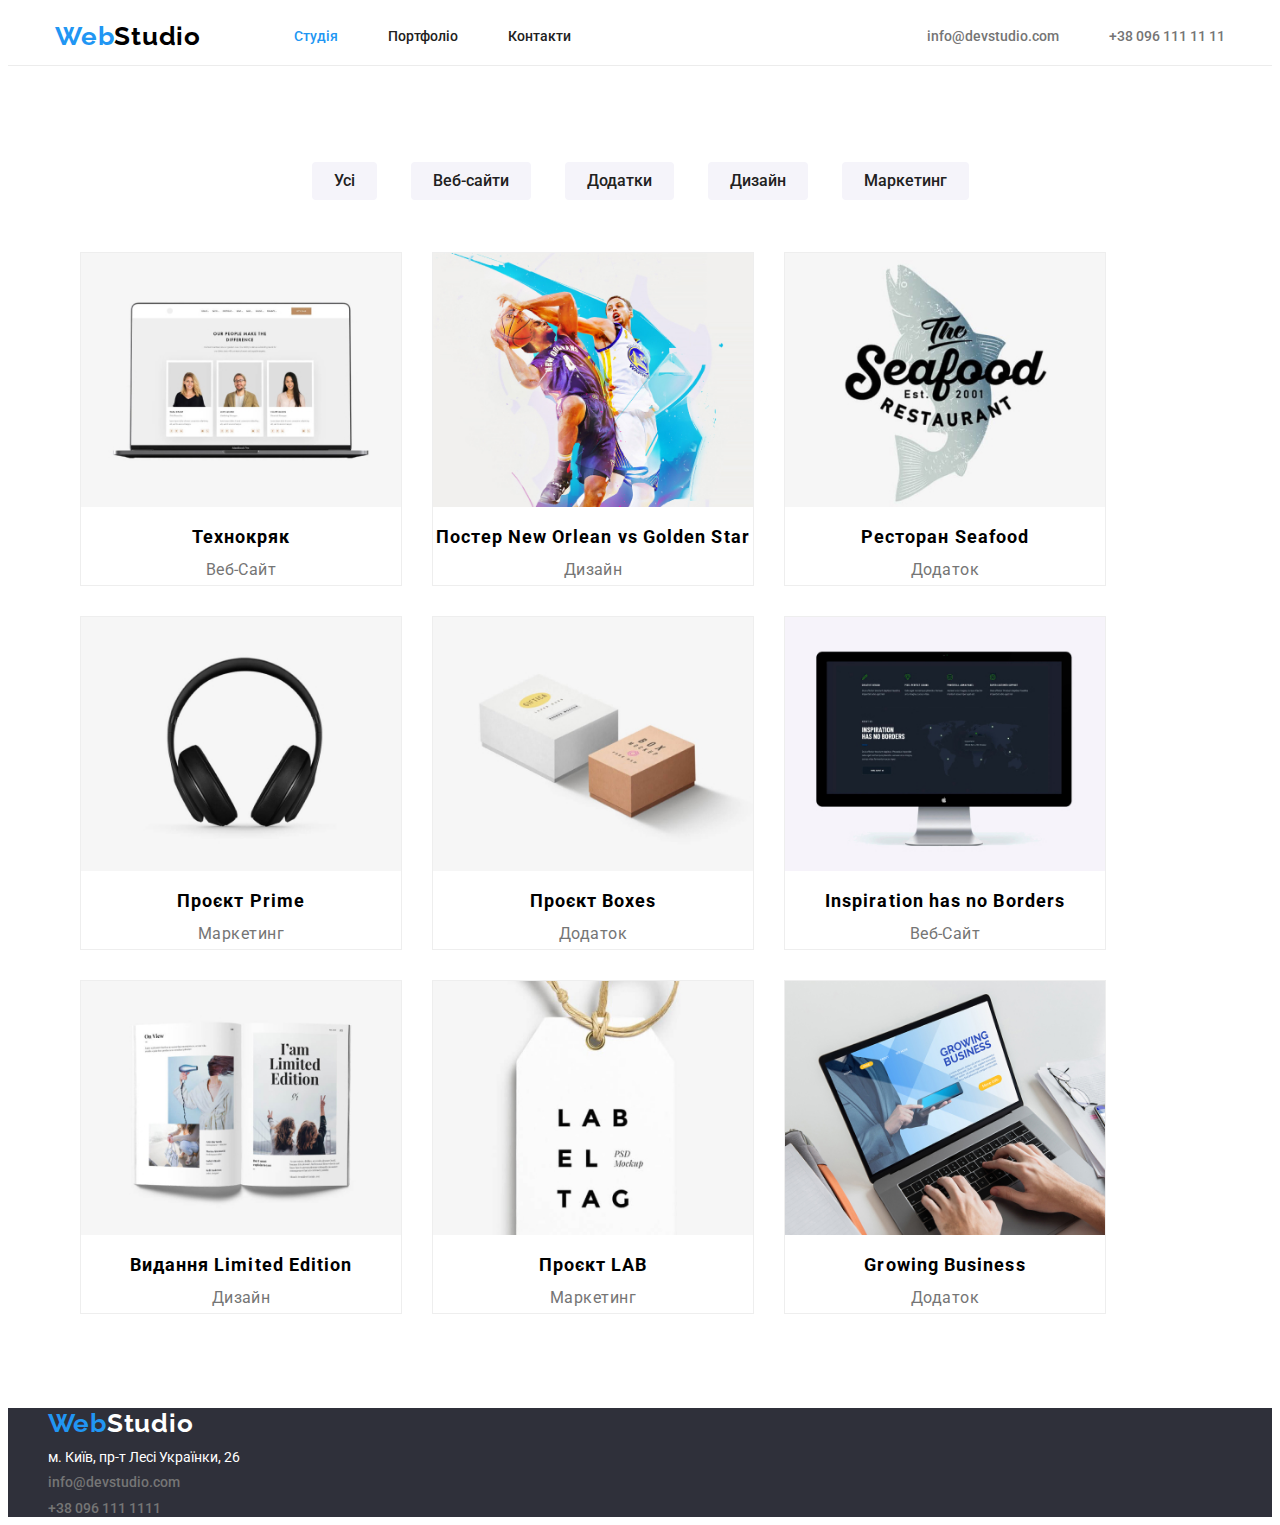
==== portfolio.html @ aad9b4c6 "first edition" ====
<!DOCTYPE html>
<html lang="uk">
<head>
	<meta charset="UTF-8">
	<meta http-equiv="X-UA-Compatible" content="IE=edge">
	<meta name="viewport" content="width=device-width, initial-scale=1.0">
	<link rel="stylesheet" href="node_modules/modern-normalize/modern-normalize.css">
	<link rel="stylesheet" href="css/style.css">
	<link	href="https://fonts.googleapis.com/css2?family=Raleway:wght@700&family=Roboto:wght@400;500;700;900&display=swap"
		rel="stylesheet">
	<title>Document</title>
</head>
<body>
		<header class="page-header">
		<div class="container main-nav">
		 <nav class="flexible"><a class="logo" href="./index.html">Web<span class="black-logo">Studio</span></a>
			<ul class="nav-menu">
				<li class="item"><a class="link current" href="./index.html">Студія</a></li>
				<li class="item"><a class="link" href="./portfolio.html">Портфоліо</a></li>
				<li class="item"><a class="link" href="./contacts.html">Контакти</a></li>
		</ul>
		</nav>
			<ul class="menu-contacts">
				<li class="item"><a class="menu-contacts-link" href="mailto:info@devstudio.com">info@devstudio.com</a></li>
				<li class="item"><a class="menu-contacts-link" href="tel:+380961111111">+38 096 111 11 11</a></li>
			</ul>
		</div>
		</header>
<main>
	<section class="section">
		<div class="container">
			<h1 hidden>Наше Портфоліо</h1>
<ul class="ul-nolist filter-flex">
	<li><button type="button" class="filter-button">Усі</button></li>
	<li><button type="button" class="filter-button">Веб-сайти</button></li>
	<li><button type="button" class="filter-button">Додатки</button></li>
	<li><button type="button" class="filter-button">Дизайн</button></li>
	<li><button type="button" class="filter-button">Маркетинг</button></li>
</ul>
<ul class="filter-header">
	 <li class="filter-li"><a class="filter-header-link" href="https://"><img src="./images/tech-crack.jpg" alt="Технокряк" width="320"><h2 class="h2">Технокряк</h2><p class="filter-p">Веб-Сайт</p></a></li>
	 <li class="filter-li"><a class="filter-header-link" href="https://"><img src="./images/neworlean.jpg" alt="Постер New Orlean vs Golden Star" width="320"><h2 class="h2">Постер New Orlean vs Golden Star</h2><p class="filter-p">Дизайн</p></a></li>
	 <li class="filter-li"><a class="filter-header-link" href="https://"><img src="./images/seafood.jpg" alt="Технокряк" width="320"><h2 class="h2">Ресторан Seafood</h2><p class="filter-p">Додаток</p></a></li>
	 <li class="filter-li"><a class="filter-header-link" href="https://"><img src="./images/prime-project.jpg" alt="Технокряк" width='320'><h2 class="h2">Проєкт Prime</h2><p class="filter-p">Маркетинг</p></a></li>
	 <li class="filter-li"><a class="filter-header-link" href="https://"><img src="./images/boxes.jpg" alt="Технокряк" width="320"><h2 class="h2">Проєкт Boxes</h2><p class="filter-p">Додаток</p></a></li>
	 <li class="filter-li"><a class="filter-header-link" href="https://"><img src="./images/inspiration.jpg" alt="Технокряк" width="320"><h2 class="h2">Inspiration has no Borders</h2><p class="filter-p">Веб-Сайт</p></a></li>
	 <li class="filter-li"><a class="filter-header-link" href="https://"><img src="./images/lim-edition.jpg" alt="Технокряк" width="320"><h2 class="h2">Видання Limited Edition</h2><p class="filter-p">Дизайн</p></a></li>
	 <li class="filter-li"><a class="filter-header-link" href="https://"><img src="./images/lab-project.jpg" alt="Технокряк" width="320"><h2 class="h2">Проєкт LAB</h2><p class="filter-p">Маркетинг</p></a></li>
	 <li class="filter-li"><a class="filter-header-link" href="https://"><img src="./images/growing-b.jpg" alt="Технокряк" width="320"><h2 class="h2">Growing Business</h2><p class="filter-p">Додаток</p></a></li>
</ul>
 </div>
</section>
</main>
<footer class="footer-bckg">
	<div class="container footer-contacts">
		<a class="logo" href="./index.html">Web<span class="white-logo">Studio</span></a>
<address>
	<ul class="contacts-transp">
		<li><a class="contacts-transp-link" href="a href=" https://goo.gl/maps/CPtrU1FHBa2aNyZL9" target="_blank" rel="noopener noreferrer nofollow">м. Київ, пр-т Лесі Українки, 26</a></li>
		<li><a class="footer-contacts-link" href="mailto:info@devstudio.com">info@devstudio.com</a></li>
		<li><a class="footer-contacts-link" href="tel:+380961111111">+38 096 111 1111</a></li>
	</ul>
</address>
	</div>
</footer>
</body>
</html>
---- css/style.css ----
/*общие стили*/
:root {
  --basic-text-color: #757575;
  --h3-text-color: #212121;
  --logo-text-color: #2196f3;
  --filter-link-color: #fff;
  --footer-bkg-color: #2f303a;
  --black-text-color: #000000;
  --transparent-menu-text: rgba(255, 255, 255, 0.6);
  --team-bkg: #f5f4fa;
  --filter-border-color: #eeeeee;
  --button-transparent: rgba(0, 0, 0, 0.15);
  --buttonactive: #188ce8;
  --header-bottom-border: #ECECEC
}
body {
  background-color: #fff;
  color: var(--basic-text-color);
  font-family: Roboto, sans-serif;
}

.flexible {
  margin-left: 15px;
  display: flex;
  justify-content: flex-start;
  align-items: center;
}

p,
h1,
h2,
h3,
ul {
  margin-top: 0;
  margin-bottom: 0;
}

.page-header {
  /* 	justify-content: flex-start; */
/*   background-color: #ddd5d5; */
  border-bottom:solid 1px;
  border-color: var(--header-bottom-border);
}

.container {
  width: 1200px;
  margin-left: auto;
  margin-right: auto;
  text-align: center;
}
.section-rules {
  padding-top: 94px;
  padding-bottom: 0px;
}

.section {
  padding-top: 94px;
  padding-bottom: 94px; /* 
	border: solid 1px black; 
	background-color: burlywood; */
}

.main-nav {
  display: flex;
  justify-content: space-between;
}
.black-logo {
  color: var(--black-text-color);
}

.white-logo {
  color: var(--filter-link-color);
}

.logo {
  font-family: 'Raleway', sans-serif;
  font-weight: 700;
  font-size: 26px;
  line-height: 1.2;
  letter-spacing: 0.03em;
  color: var(--logo-text-color);
  text-decoration: none;
}

.hero {
  background-color: var(--footer-bkg-color);
  text-align: center;
  padding-top: 200px;
  padding-bottom: 200px;
}

.ul-nolist {
  list-style-type: none;
  text-decoration: none;
  margin-left: auto;
  margin-right: auto;
  padding: 0;
}

.nav-menu {
  display: flex;
  justify-content: flex-start;
  margin-left: 93px;
  padding-left: 0;
  padding-right: 0;
  font-weight: 500;
  line-height: 1.2;
  color: var(--h3-text-color);
  list-style-type: none;
  text-decoration: none;
}

.nav-menu .item: {
  margin-left: 50px;
}

.nav-menu .item + .item {
  margin-left: 50px;
}
.link {
  display: block;
  padding-top: 20px;
  padding-bottom: 20px;
  font-size: 14px;
  font-weight: 500;
  line-height: 1.2;
  color: var(--h3-text-color);
  list-style-type: none;
  text-decoration: none;
}
.link.current {
  color: var(--logo-text-color);
}

.link:hover,
.link:focus {
  color: var(--logo-text-color);
  cursor: pointer;
}

.menu-contacts {
  display: flex;
  justify-content: flex-end;
  margin-right: 15px;
  align-items: center;
  font-weight: 500;
  line-height: 1.2;
  font-size: 14px;
  list-style-type: none;
  color: var(--basic-text-color);
}

.menu-contacts-link {
  display: block;
  padding-top: 20px;
  padding-bottom: 20px;
  color: var(--basic-text-color);
  text-decoration: none;
  font-weight: 500;
  line-height: 1.2;
  font-size: 14px;
}

.menu-contacts-link:hover,
.menu-contacts-link:focus {
  color: var(--logo-text-color);
}

.menu-contacts .item + .item {
  margin-left: 50px;
}

.contacts-transp {
  padding: 0;
  font-size: 14px;
  text-decoration: none;
  line-height: 1.2;
  font-style: normal;
  color: rgba(255, 255, 255, 0.6);
  list-style-type: none;
}

.footer-contacts {
  text-align: left;
  padding-left: 15px;
}

.contacts-transp-link,
.contacts-transp-link:hover,
.contacts-transp-link:focus {
  display: inline-block;
  color: var(--filter-link-color);
  cursor: pointer;
  text-decoration: none;
  margin-top: 9px;
}

.footer-contacts-link {
  display: inline-block;
  margin-top: 9px;
  /* padding-top: 20px;
	padding-bottom: 20px; */
  color: var(--basic-text-color);
  text-decoration: none;
  font-weight: 500;
  line-height: 1.2;
  font-size: 14px;
}

.footer-contacts-link:hover,
.footer-contacts-link:focus {
  display: inline-block;
  margin-top: 9px;
  color: var(--logo-text-color);
}

/* INDEX STYLES стили Индекса*/
.h1-header {
  font-weight: 900;
  font-size: 44px;
  line-height: 1.65;
  letter-spacing: 0.06em;
  text-transform: uppercase;
  color: var(--filter-link-color);
  /* 	text-align: center; */
}

.our-rules {
  display: flex;
  justify-content: center;
  gap: 30px;
  /*   align-items: center; */
}

.our-rules .item {
  width: 270px;
  text-align: left;
  /* text-transform: uppercase; */
}

.our-rules-p {
  margin-top: 0;
  font-size: 14px;
  line-height: 1.71;
  /* or 171% */
  letter-spacing: 0.03em;
  color: var(--basic-text-color);
}

/* what we do container */

.what-we-do {
  display: flex;
  justify-content: center;
  gap: 30px;
  margin: 50px 0 0 0;
  /*   align-items: center; */
}

.blue-button {
  background-color: var(--logo-text-color);
  cursor: pointer;
  color: var(--filter-link-color);
  font-weight: 700;
  font-size: 16px;
  line-height: 1.88;
  border-style: hidden;
  border-radius: 4px;
  margin-top: 30px;
  padding: 10px 32px 10px 32px;
  box-shadow: 0px 4px 4px var(--button-transparent);
}
.blue-button:hover,
.blue-button:focus {
  background-color: var(--buttonactive);
  cursor: pointer;
}

.h2 {
  font-size: 18px;
  color: var(--black-text-color);
}

/* our comand container */
.our-comand {
  display: flex;
  justify-content: center;
  gap: 30px;
  margin: 50px 0 0 0;
  /*   align-items: center; */
}

.team {
  background-color: var(--team-bkg);
  color: var(--h3-text-color);
}

.team-h3 {
	padding-top: 30px;
  font-weight: 500;
  font-size: 16px;
  line-height: 1.19;
  letter-spacing: 0.03em;
}

.team-p {
	padding-top: 10px;
	padding-bottom: 30px;
  font-size: 16px;
  line-height: 1.19;
  letter-spacing: 0.03em;
  color: var(--basic-text-color);
}
.team-header {
  color: var(--h3-text-color);
  font-weight: 700;
  font-size: 36px;
  line-height: 1.67;
  letter-spacing: 0.03em;
  padding: 0;
}
.team-card {
  width: 270px;
  background-color: var(--filter-link-color);
  box-shadow: 0px 1px 3px rgba(0, 0, 0, 0.12), 0px 1px 1px rgba(0, 0, 0, 0.14),
    0px 2px 1px rgba(0, 0, 0, 0.2);
  border-radius: 0px 0px 4px 4px;
}
/* PORTFOLIO STYLES стили Портфолио*/
/*Стили main*/
.h2-portfolio {
  display: inline-block;
  font-weight: 700;
  font-size: 14px;
  margin-bottom: 10px;
  line-height: 1.14;
  letter-spacing: 0.03em;
  text-transform: uppercase;
  color: var(--h3-text-color);
}
.filter-flex {
  display: flex;
  justify-content: center;
  gap: 30px;/* 
  padding-top: 94px; */
}

.filter-header-link {
  color: var(--h3-text-color);
  font-weight: 700;
  font-size: 18px;
  line-height: 2;
  letter-spacing: 0.06em;
  text-decoration: none;
}
.filter-header {
	flex-basis: 1170px;
	display: flex;
	flex-wrap: wrap;
	gap: 30px;
	padding-top: 50px;
  list-style-type: none;
}

.filter-li {
  width: 320px;
  border: 1px solid;
  border-color: var(--filter-border-color);
}
.filter-p {
  color: var(--basic-text-color);
  font-weight: 400;
  font-size: 16px;
  line-height: 1.87;
  letter-spacing: 0.03em;
}
.filter-button {
  font-family: inherit;
  font-size: 16px;
  font-weight: 500;
  line-height: 1.63;
  color: var(--h3-text-color);
  list-style-type: none;
  border-style: hidden;
  border-radius: 4px;
  margin: 2px;
  background-color: var(--team-bkg);
  padding: 6px 22px 6px 22px;
}
.hidden {
  position: absolute;
  white-space: nowrap;
  width: 1px;
  height: 1px;
  overflow: hidden;
  border: 0;
  padding: 0;
  clip: rect(0 0 0 0);
  clip-path: inset(50%);
  margin: -1px;
}

.filter-button:hover,
.filter-button:focus {
  font-size: 16px;
  font-weight: 500;
  line-height: 1.63;
  background-color: var(--logo-text-color);
  color: var(--filter-link-color);
  cursor: pointer;
  border-style: hidden;
  border-radius: 4px;
  margin: 2px;
  padding: 6px 22px 6px 22px;
}

/*стили футера*/
.footer-bckg {
  background-color: var(--footer-bkg-color);
}
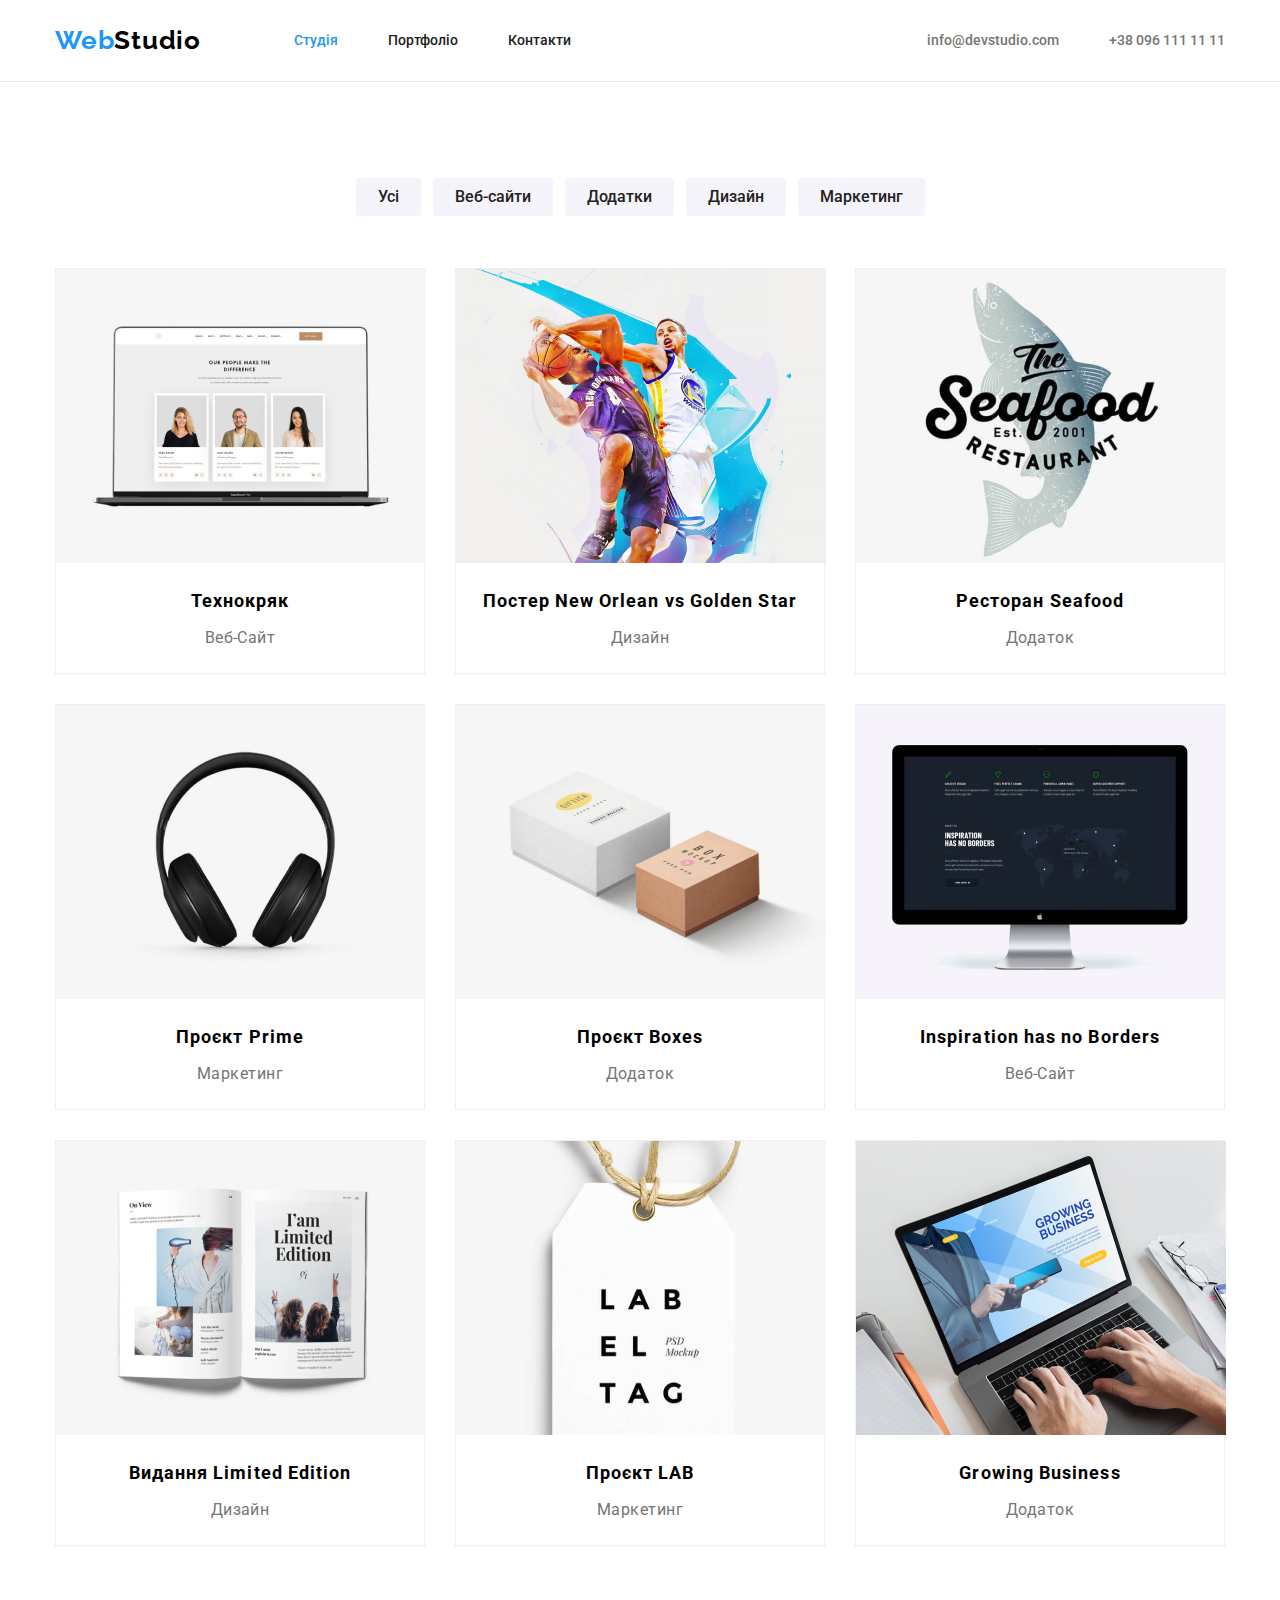
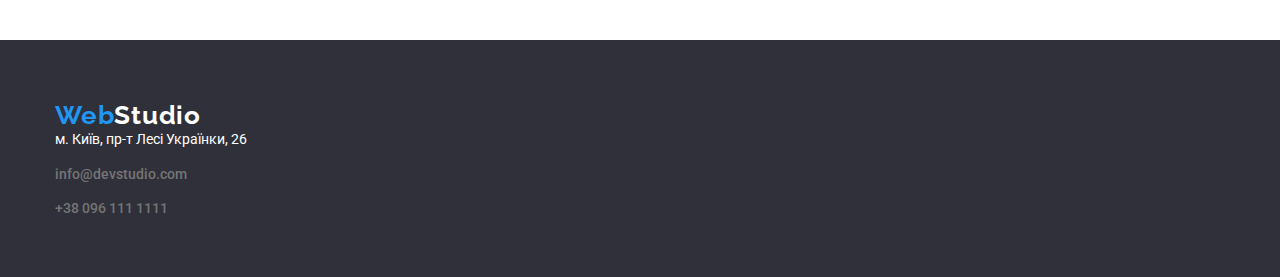
==== commit 55942808: "fourth corretion" ====
--- a/portfolio.html
+++ b/portfolio.html
@@ -6,25 +6,26 @@
 	<meta http-equiv="X-UA-Compatible" content="IE=edge">
 	<meta name="viewport" content="width=device-width, initial-scale=1.0">
 	<link rel="stylesheet" href="node_modules/modern-normalize/modern-normalize.css">
+	<link rel="stylesheet" href="https://cdnjs.cloudflare.com/ajax/libs/modern-normalize/1.1.0/modern-normalize.min.css"/>
 	<link rel="stylesheet" href="css/style.css">
 	<link	href="https://fonts.googleapis.com/css2?family=Raleway:wght@700&family=Roboto:wght@400;500;700;900&display=swap"
 		rel="stylesheet">
 	<title>Document</title>
 </head>
 <body>
-		<header class="page-header">
-		<div class="container main-nav">
+	<header class="page-header">
+		<div class="container-header-nav">
 		 <nav class="flexible"><a class="logo" href="./index.html">Web<span class="black-logo">Studio</span></a>
 			<ul class="nav-menu">
 				<li class="item"><a class="link current" href="./index.html">Студія</a></li>
 				<li class="item"><a class="link" href="./portfolio.html">Портфоліо</a></li>
 				<li class="item"><a class="link" href="./contacts.html">Контакти</a></li>
+		   </ul>
+		</nav>
+		<ul class="menu-contacts">
+			<li class="item"><a class="menu-contacts-link" href="mailto:info@devstudio.com">info@devstudio.com</a></li>
+			<li class="item"><a class="menu-contacts-link" href="tel:+380961111111">+38 096 111 11 11</a></li>
 		</ul>
-		</nav>
-			<ul class="menu-contacts">
-				<li class="item"><a class="menu-contacts-link" href="mailto:info@devstudio.com">info@devstudio.com</a></li>
-				<li class="item"><a class="menu-contacts-link" href="tel:+380961111111">+38 096 111 11 11</a></li>
-			</ul>
 		</div>
 		</header>
 <main>
@@ -38,28 +39,36 @@
 	<li><button type="button" class="filter-button">Дизайн</button></li>
 	<li><button type="button" class="filter-button">Маркетинг</button></li>
 </ul>
-<ul class="filter-header">
-	 <li class="filter-li"><a class="filter-header-link" href="https://"><img src="./images/tech-crack.jpg" alt="Технокряк" width="320"><h2 class="h2">Технокряк</h2><p class="filter-p">Веб-Сайт</p></a></li>
-	 <li class="filter-li"><a class="filter-header-link" href="https://"><img src="./images/neworlean.jpg" alt="Постер New Orlean vs Golden Star" width="320"><h2 class="h2">Постер New Orlean vs Golden Star</h2><p class="filter-p">Дизайн</p></a></li>
-	 <li class="filter-li"><a class="filter-header-link" href="https://"><img src="./images/seafood.jpg" alt="Технокряк" width="320"><h2 class="h2">Ресторан Seafood</h2><p class="filter-p">Додаток</p></a></li>
-	 <li class="filter-li"><a class="filter-header-link" href="https://"><img src="./images/prime-project.jpg" alt="Технокряк" width='320'><h2 class="h2">Проєкт Prime</h2><p class="filter-p">Маркетинг</p></a></li>
-	 <li class="filter-li"><a class="filter-header-link" href="https://"><img src="./images/boxes.jpg" alt="Технокряк" width="320"><h2 class="h2">Проєкт Boxes</h2><p class="filter-p">Додаток</p></a></li>
-	 <li class="filter-li"><a class="filter-header-link" href="https://"><img src="./images/inspiration.jpg" alt="Технокряк" width="320"><h2 class="h2">Inspiration has no Borders</h2><p class="filter-p">Веб-Сайт</p></a></li>
-	 <li class="filter-li"><a class="filter-header-link" href="https://"><img src="./images/lim-edition.jpg" alt="Технокряк" width="320"><h2 class="h2">Видання Limited Edition</h2><p class="filter-p">Дизайн</p></a></li>
-	 <li class="filter-li"><a class="filter-header-link" href="https://"><img src="./images/lab-project.jpg" alt="Технокряк" width="320"><h2 class="h2">Проєкт LAB</h2><p class="filter-p">Маркетинг</p></a></li>
-	 <li class="filter-li"><a class="filter-header-link" href="https://"><img src="./images/growing-b.jpg" alt="Технокряк" width="320"><h2 class="h2">Growing Business</h2><p class="filter-p">Додаток</p></a></li>
+<ul class="cards">
+	 <li class="cards-item"><a class="cards-item-link" href="https://"><img src="./images/tech-crack.jpg" alt="Технокряк" width="370"><div class="cards-block">
+		<h2 class="cards-name">Технокряк</h2><p class="cards-text">Веб-Сайт</p></a>
+	  </div>
+	</li>
+	 <li class="cards-item"><a class="cards-item-link" href="https://"><img src="./images/neworlean.jpg" alt="Постер New Orlean vs Golden Star" width="370"><div class="cards-block"><h2 class="cards-name">Постер New Orlean vs Golden Star</h2><p class="cards-text">Дизайн</p></a>
+		</div>
+	</li>
+	 <li class="cards-item"><a class="cards-item-link" href="https://"><img src="./images/seafood.jpg" alt="Технокряк" width="370"> 
+	  <div class="cards-block"><h2 class="cards-name">Ресторан Seafood</h2><p class="cards-text">Додаток</p></a>
+	  </div>
+	</li>
+	<li class="cards-item"><a class="cards-item-link" href="https://"><img src="./images/prime-project.jpg" alt="Технокряк" width='370'><div class="cards-block"><h2 class="cards-name">Проєкт Prime</h2><p class="cards-text">Маркетинг</p></a></div></li>
+	<li class="cards-item"><a class="cards-item-link" href="https://"><img src="./images/boxes.jpg" alt="Технокряк" width="370"><div class="cards-block"><h2 class="cards-name">Проєкт Boxes</h2><p class="cards-text">Додаток</p></a></div></li>
+	<li class="cards-item"><a class="cards-item-link" href="https://"><img src="./images/inspiration.jpg" alt="Технокряк" width="370"><div class="cards-block"><h2 class="cards-name">Inspiration has no Borders</h2><p class="cards-text">Веб-Сайт</p></a></div></li>
+	<li class="cards-item"><a class="cards-item-link" href="https://"><img src="./images/lim-edition.jpg" alt="Технокряк" width="370"><div class="cards-block"><h2 class="cards-name">Видання Limited Edition</h2><p class="cards-text">Дизайн</p></a></div></li>
+	<li class="cards-item"><a class="cards-item-link" href="https://"><img src="./images/lab-project.jpg" alt="Технокряк" width="370"><div class="cards-block"><h2 class="cards-name">Проєкт LAB</h2><p class="cards-text">Маркетинг</p></a></div></li>
+	<li class="cards-item"><a class="cards-item-link" href="https://"><img src="./images/growing-b.jpg" alt="Технокряк" width="370"><div class="cards-block"><h2 class="cards-name">Growing Business</h2><p class="cards-text">Додаток</p></a></div></li>
 </ul>
  </div>
 </section>
 </main>
-<footer class="footer-bckg">
+<footer class="footer-style">
 	<div class="container footer-contacts">
 		<a class="logo" href="./index.html">Web<span class="white-logo">Studio</span></a>
 <address>
 	<ul class="contacts-transp">
-		<li><a class="contacts-transp-link" href="a href=" https://goo.gl/maps/CPtrU1FHBa2aNyZL9" target="_blank" rel="noopener noreferrer nofollow">м. Київ, пр-т Лесі Українки, 26</a></li>
-		<li><a class="footer-contacts-link" href="mailto:info@devstudio.com">info@devstudio.com</a></li>
-		<li><a class="footer-contacts-link" href="tel:+380961111111">+38 096 111 1111</a></li>
+		<li class="footer-items"><a class="contacts-transp-link" href="a href=" https://goo.gl/maps/CPtrU1FHBa2aNyZL9" target="_blank" rel="noopener noreferrer nofollow">м. Київ, пр-т Лесі Українки, 26</a></li>
+		<li class="footer-items"><a class="footer-contacts-link" href="mailto:info@devstudio.com">info@devstudio.com</a></li>
+		<li class="footer-items"><a class="footer-contacts-link" href="tel:+380961111111">+38 096 111 1111</a></li>
 	</ul>
 </address>
 	</div>
--- a/css/style.css
+++ b/css/style.css
@@ -11,18 +11,21 @@
   --filter-border-color: #eeeeee;
   --button-transparent: rgba(0, 0, 0, 0.15);
   --buttonactive: #188ce8;
-  --header-bottom-border: #ECECEC
+  --header-bottom-border: #ececec;
 }
 body {
   background-color: #fff;
   color: var(--basic-text-color);
   font-family: Roboto, sans-serif;
 }
+img {
+  display: block;
+}
 
 .flexible {
-  margin-left: 15px;
   display: flex;
   justify-content: flex-start;
+  margin-right: auto;
   align-items: center;
 }
 
@@ -37,9 +40,20 @@
 
 .page-header {
   /* 	justify-content: flex-start; */
-/*   background-color: #ddd5d5; */
-  border-bottom:solid 1px;
+  /*   background-color: #ddd5d5; */
+  border-bottom: solid 1px;
   border-color: var(--header-bottom-border);
+}
+
+.container-header-nav {
+  display: flex;
+  align-content: center;
+  justify-content: space-between;
+  width: 1200px;
+  margin-left: auto;
+  margin-right: auto;
+  text-align: center;
+  padding: 0 15px;
 }
 
 .container {
@@ -47,10 +61,11 @@
   margin-left: auto;
   margin-right: auto;
   text-align: center;
+  padding: 0 15px;
 }
 .section-rules {
   padding-top: 94px;
-  padding-bottom: 0px;
+  padding-bottom: 94px;
 }
 
 .section {
@@ -60,9 +75,8 @@
 	background-color: burlywood; */
 }
 
-.main-nav {
-  display: flex;
-  justify-content: space-between;
+. .main-nav {
+  display: flex;
 }
 .black-logo {
   color: var(--black-text-color);
@@ -119,8 +133,8 @@
 }
 .link {
   display: block;
-  padding-top: 20px;
-  padding-bottom: 20px;
+  padding-top: 32px;
+  padding-bottom: 32px;
   font-size: 14px;
   font-weight: 500;
   line-height: 1.2;
@@ -141,7 +155,9 @@
 .menu-contacts {
   display: flex;
   justify-content: flex-end;
-  margin-right: 15px;
+  margin-left: auto;
+  margin-right: 0px;
+  padding-left: 0px;
   align-items: center;
   font-weight: 500;
   line-height: 1.2;
@@ -152,8 +168,8 @@
 
 .menu-contacts-link {
   display: block;
-  padding-top: 20px;
-  padding-bottom: 20px;
+  padding-top: 32px;
+  padding-bottom: 32px;
   color: var(--basic-text-color);
   text-decoration: none;
   font-weight: 500;
@@ -171,13 +187,17 @@
 }
 
 .contacts-transp {
-  padding: 0;
+  padding: 0 0;
   font-size: 14px;
   text-decoration: none;
   line-height: 1.2;
   font-style: normal;
   color: rgba(255, 255, 255, 0.6);
   list-style-type: none;
+}
+
+.addres-bottom {
+  margin-top: 20px;
 }
 
 .footer-contacts {
@@ -192,7 +212,7 @@
   color: var(--filter-link-color);
   cursor: pointer;
   text-decoration: none;
-  margin-top: 9px;
+  margin: 0;
 }
 
 .footer-contacts-link {
@@ -210,10 +230,16 @@
 .footer-contacts-link:hover,
 .footer-contacts-link:focus {
   display: inline-block;
+  color: var(--logo-text-color);
+}
+
+.footer-items {
   margin-top: 9px;
-  color: var(--logo-text-color);
-}
-
+}
+
+.footer-items:first-child {
+  margin-top: 0px;
+}
 /* INDEX STYLES стили Индекса*/
 .h1-header {
   font-weight: 900;
@@ -249,12 +275,16 @@
 
 /* what we do container */
 
-.what-we-do {
+.what-we-do-item {
   display: flex;
   justify-content: center;
   gap: 30px;
   margin: 50px 0 0 0;
   /*   align-items: center; */
+}
+
+.what-we-do {
+  padding-top: 0;
 }
 
 .blue-button {
@@ -276,7 +306,7 @@
   cursor: pointer;
 }
 
-.h2 {
+.cards-name {
   font-size: 18px;
   color: var(--black-text-color);
 }
@@ -290,13 +320,18 @@
   /*   align-items: center; */
 }
 
+.team-info {
+  display: block;
+  padding-top: 30px;
+  padding-bottom: 30px;
+}
+
 .team {
   background-color: var(--team-bkg);
   color: var(--h3-text-color);
 }
 
 .team-h3 {
-	padding-top: 30px;
   font-weight: 500;
   font-size: 16px;
   line-height: 1.19;
@@ -304,8 +339,7 @@
 }
 
 .team-p {
-	padding-top: 10px;
-	padding-bottom: 30px;
+  margin-top: 10px;
   font-size: 16px;
   line-height: 1.19;
   letter-spacing: 0.03em;
@@ -341,11 +375,11 @@
 .filter-flex {
   display: flex;
   justify-content: center;
-  gap: 30px;/* 
+  gap: 8px; /* 
   padding-top: 94px; */
 }
 
-.filter-header-link {
+.cards-item-link {
   color: var(--h3-text-color);
   font-weight: 700;
   font-size: 18px;
@@ -353,21 +387,27 @@
   letter-spacing: 0.06em;
   text-decoration: none;
 }
-.filter-header {
-	flex-basis: 1170px;
-	display: flex;
-	flex-wrap: wrap;
-	gap: 30px;
-	padding-top: 50px;
-  list-style-type: none;
-}
-
-.filter-li {
-  width: 320px;
+.cards {
+  display: flex;
+  flex-basis: 1200px;
+  justify-content: center;
+  flex-wrap: wrap;
+  gap: 30px;
+  margin-top: 50px;
+  padding-left: 0;
+  list-style-type: none;
+}
+
+.cards-item {
+  width: 370px;
   border: 1px solid;
   border-color: var(--filter-border-color);
 }
-.filter-p {
+.cards-block {
+  padding: 20px 24px;
+}
+.cards-text {
+  margin-top: 4px;
   color: var(--basic-text-color);
   font-weight: 400;
   font-size: 16px;
@@ -402,6 +442,8 @@
 
 .filter-button:hover,
 .filter-button:focus {
+  margin: 2px;
+  padding: 6px 22px 6px 22px;
   font-size: 16px;
   font-weight: 500;
   line-height: 1.63;
@@ -410,11 +452,12 @@
   cursor: pointer;
   border-style: hidden;
   border-radius: 4px;
-  margin: 2px;
-  padding: 6px 22px 6px 22px;
+  box-shadow: 0px 3px 1px rgba(0, 0, 0, 0.1), 0px 1px 2px rgba(0, 0, 0, 0.08),
+    0px 2px 2px rgba(0, 0, 0, 0.12);
 }
 
 /*стили футера*/
-.footer-bckg {
+.footer-style {
+  padding: 60px 0;
   background-color: var(--footer-bkg-color);
 }
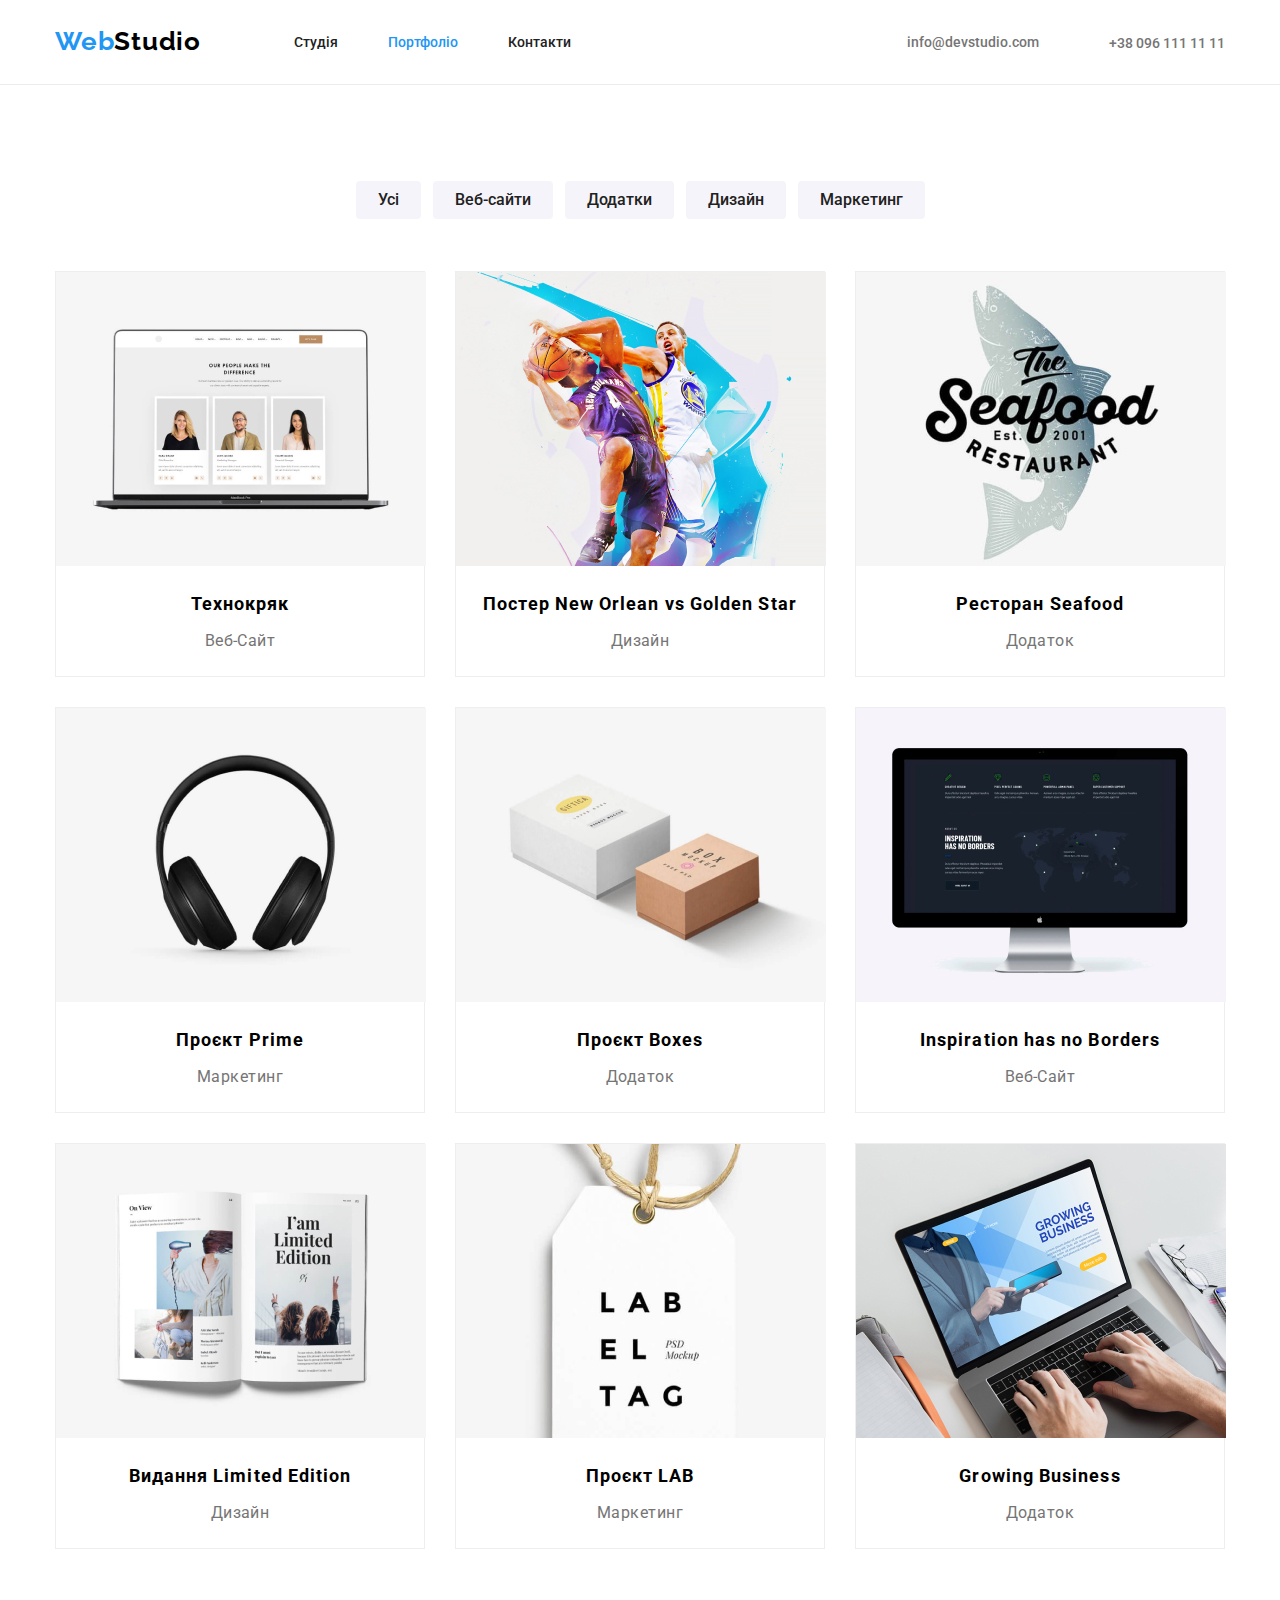
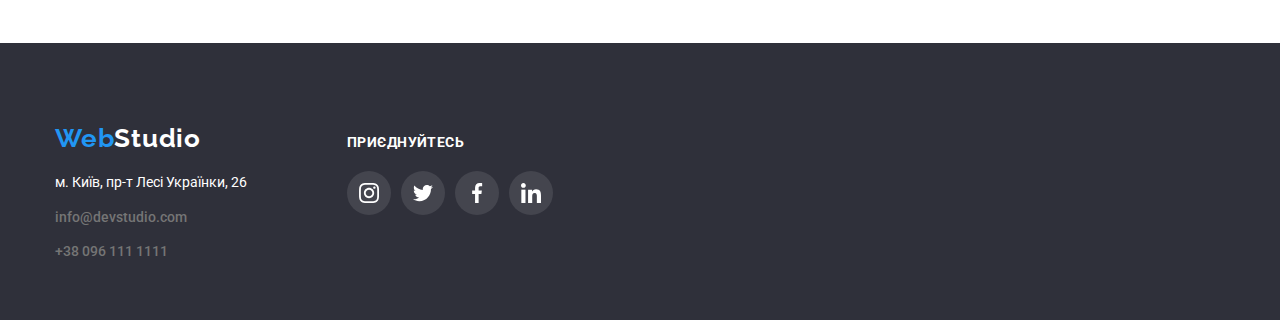
==== commit 28675d03: "first" ====
--- a/portfolio.html
+++ b/portfolio.html
@@ -17,14 +17,21 @@
 		<div class="container-header-nav">
 		 <nav class="flexible"><a class="logo" href="./index.html">Web<span class="black-logo">Studio</span></a>
 			<ul class="nav-menu">
-				<li class="item"><a class="link current" href="./index.html">Студія</a></li>
-				<li class="item"><a class="link" href="./portfolio.html">Портфоліо</a></li>
+				<li class="item"><a class="link" href="./index.html">Студія</a></li>
+				<li class="item"><a class="link current" href="./portfolio.html">Портфоліо</a></li>
 				<li class="item"><a class="link" href="./contacts.html">Контакти</a></li>
 		   </ul>
 		</nav>
 		<ul class="menu-contacts">
-			<li class="item"><a class="menu-contacts-link" href="mailto:info@devstudio.com">info@devstudio.com</a></li>
-			<li class="item"><a class="menu-contacts-link" href="tel:+380961111111">+38 096 111 11 11</a></li>
+			<li class="item"><a class="menu-contacts-link" href="mailto:info@devstudio.com">
+			<svg class="icon-contacts" width="16px" height="12px">
+				<use href="./images/sprite.svg#icon-mail"></use>
+			</svg>info@devstudio.com</a>
+			</li>
+			<li class="item"><a class="menu-contacts-link" href="tel:+380961111111">
+				<svg class="icon-contacts" width="10px" height="16px">
+					<use href="./images/sprite.svg#icon-phone"></use>
+				</svg>+38 096 111 11 11</a></li>
 		</ul>
 		</div>
 		</header>
@@ -63,15 +70,49 @@
 </main>
 <footer class="footer-style">
 	<div class="container footer-contacts">
+	
+   <address class="addres-bottom">
 		<a class="logo" href="./index.html">Web<span class="white-logo">Studio</span></a>
-<address>
-	<ul class="contacts-transp">
+	   <ul class="contacts-transp">
 		<li class="footer-items"><a class="contacts-transp-link" href="a href=" https://goo.gl/maps/CPtrU1FHBa2aNyZL9" target="_blank" rel="noopener noreferrer nofollow">м. Київ, пр-т Лесі Українки, 26</a></li>
 		<li class="footer-items"><a class="footer-contacts-link" href="mailto:info@devstudio.com">info@devstudio.com</a></li>
 		<li class="footer-items"><a class="footer-contacts-link" href="tel:+380961111111">+38 096 111 1111</a></li>
-	</ul>
-</address>
+	   </ul>
+	</address>
+	<div class="footer-social-link"><h2 class="footer-h2">Приєднуйтесь</h2>
+		<ul class="team-social-links">
+			<li>
+				<button class="footer-social-button">
+					<svg width="20px" height="20px">
+						<use href="./images/sprite.svg#icon-instagram"></use>
+					</svg>
+				</button>
+			</li>
+			<li>
+				<button class="footer-social-button">
+					<svg width="20px" height="20px">
+						<use href="./images/sprite.svg#icon-twitter"></use>
+					</svg>
+				</button>
+			</li>
+			<li>
+				<button class="footer-social-button">
+					<svg width="20px" height="20px">
+						<use href="./images/sprite.svg#icon-facebook"></use>
+					</svg>
+				</button>
+			</li>
+			<li>
+				<button class="footer-social-button">
+					<svg width="20px" height="20px">
+						<use href="./images/sprite.svg#icon-linkedin"></use>
+					</svg>
+				</button>
+			</li>
+		</ul>
 	</div>
+ </div>
+	
 </footer>
 </body>
 </html>--- a/css/style.css
+++ b/css/style.css
@@ -12,6 +12,9 @@
   --button-transparent: rgba(0, 0, 0, 0.15);
   --buttonactive: #188ce8;
   --header-bottom-border: #ececec;
+  --social-network-basic-link: #AFB1B8;
+  --fotter-social-network-basic-link: rgba(255, 255, 255, 0.1);
+  --clients-bkg: #F5F5F5;
 }
 body {
   background-color: #fff;
@@ -38,12 +41,17 @@
   margin-bottom: 0;
 }
 
+* {
+	border: none;
+}
+
 .page-header {
   /* 	justify-content: flex-start; */
   /*   background-color: #ddd5d5; */
   border-bottom: solid 1px;
   border-color: var(--header-bottom-border);
 }
+
 
 .container-header-nav {
   display: flex;
@@ -83,11 +91,13 @@
 }
 
 .white-logo {
-  color: var(--filter-link-color);
+	font-style: normal;
+	color: var(--filter-link-color);
 }
 
 .logo {
   font-family: 'Raleway', sans-serif;
+  font-style: normal;
   font-weight: 700;
   font-size: 26px;
   line-height: 1.2;
@@ -101,6 +111,13 @@
   text-align: center;
   padding-top: 200px;
   padding-bottom: 200px;
+
+  background-image: linear-gradient(
+	to right, rgba(47, 48, 58, 0.4), 
+	rgba(47, 48, 58, 0.4)),
+    url(../images/hero.jpg);
+	 background-repeat: no-repeat;
+	 background-position: center;
 }
 
 .ul-nolist {
@@ -180,6 +197,15 @@
 .menu-contacts-link:hover,
 .menu-contacts-link:focus {
   color: var(--logo-text-color);
+  fill: var(--logo-text-color);
+}
+
+.icon-contacts{
+	display: inline-block;
+	margin-right: 10px;
+	position: relative;
+	fill: var(--basic-text-color);
+        top: 0.1em;
 }
 
 .menu-contacts .item + .item {
@@ -188,6 +214,7 @@
 
 .contacts-transp {
   padding: 0 0;
+  margin-top: 20px;
   font-size: 14px;
   text-decoration: none;
   line-height: 1.2;
@@ -201,6 +228,10 @@
 }
 
 .footer-contacts {
+	display: flex;
+	justify-content: flex-start;
+	align-content: flex-start;
+	gap: 30px ;
   text-align: left;
   padding-left: 15px;
 }
@@ -256,6 +287,17 @@
   justify-content: center;
   gap: 30px;
   /*   align-items: center; */
+}
+
+.our-rules-box{
+	display: flex;
+	justify-content: center;
+	align-items: center;
+	width: 270px;
+	height: 120px;
+	background-color: var(--team-bkg) ;
+	border-radius: 4px;
+	margin-bottom: 30px;
 }
 
 .our-rules .item {
@@ -323,7 +365,7 @@
 .team-info {
   display: block;
   padding-top: 30px;
-  padding-bottom: 30px;
+  margin-bottom: 16px;
 }
 
 .team {
@@ -360,6 +402,34 @@
     0px 2px 1px rgba(0, 0, 0, 0.2);
   border-radius: 0px 0px 4px 4px;
 }
+
+.team-social-links {
+	display: flex;
+	justify-content: center;
+	align-content: center;
+	list-style: none;
+	gap: 10px;
+	padding-left: 0;
+	margin-bottom: 30px;
+}
+
+/* Social network button and icons */
+
+.social-button {
+	display: block;
+	width: 44px;
+	height: 44px;
+	border-radius: 50%;
+	padding: 12px;
+	background-color: var(--filter-link-color);
+	fill: var(--social-network-basic-link);
+}
+
+.social-button:hover {
+	background-color: var(--logo-text-color);
+	fill: var(--filter-link-color);
+}
+
 /* PORTFOLIO STYLES стили Портфолио*/
 /*Стили main*/
 .h2-portfolio {
@@ -456,8 +526,68 @@
     0px 2px 2px rgba(0, 0, 0, 0.12);
 }
 
+/* OUR CLIENTS */
+
+.clients{
+	background-color: var(--filter-link-color);
+}
+
+.clients-item{
+	display: flex;
+	justify-content: center;
+	align-items: center;
+
+	width: 170px;
+	height:92px;
+	border: 1px solid var(--social-network-basic-link);
+	border-radius: 4px;
+
+	
+}
+.clients-list{
+	display: flex;
+	justify-content: center;
+	gap: 30px;
+	margin-top: 50px;
+}
+
 /*стили футера*/
+
+
 .footer-style {
-  padding: 60px 0;
+	display: flex;
+	justify-content:flex-start;
+	align-items:flex-start;
+	padding: 60px 0;
   background-color: var(--footer-bkg-color);
 }
+
+.footer-h2{
+color: var(--filter-link-color);
+font-weight: 700;
+font-size: 14px;
+line-height: 1.14;
+letter-spacing: 0.03em;
+text-transform: uppercase;
+margin-bottom: 20px;
+}
+
+.footer-social-link{
+	margin-top: 32px;
+	margin-left: 70px;
+}
+
+.footer-social-button {
+	display: block;
+	width: 44px;
+	height: 44px;
+	border-radius: 50%;
+	padding: 12px;
+	background-color: var(--fotter-social-network-basic-link);
+	fill: var(--filter-link-color);
+}
+
+.footer-social-button:hover {
+	background-color: var(--logo-text-color);
+	fill: var(--filter-link-color);
+}